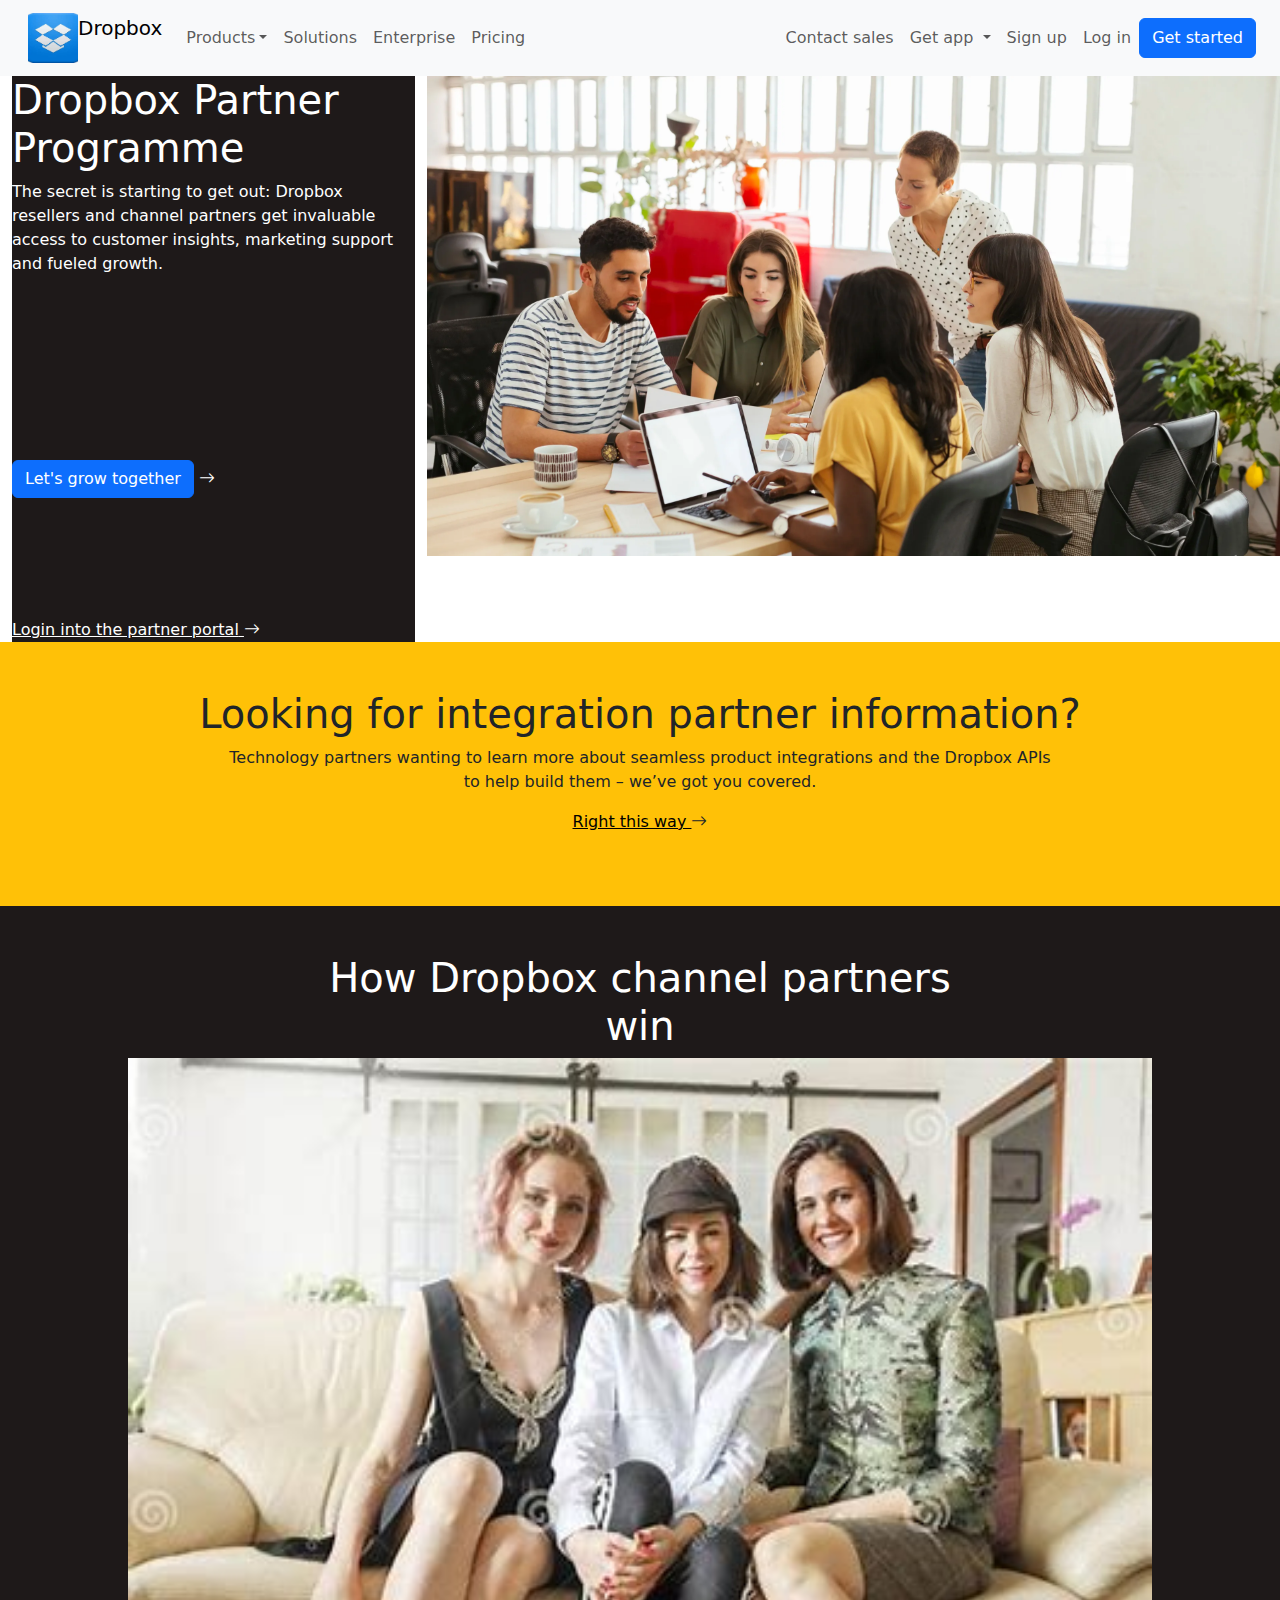
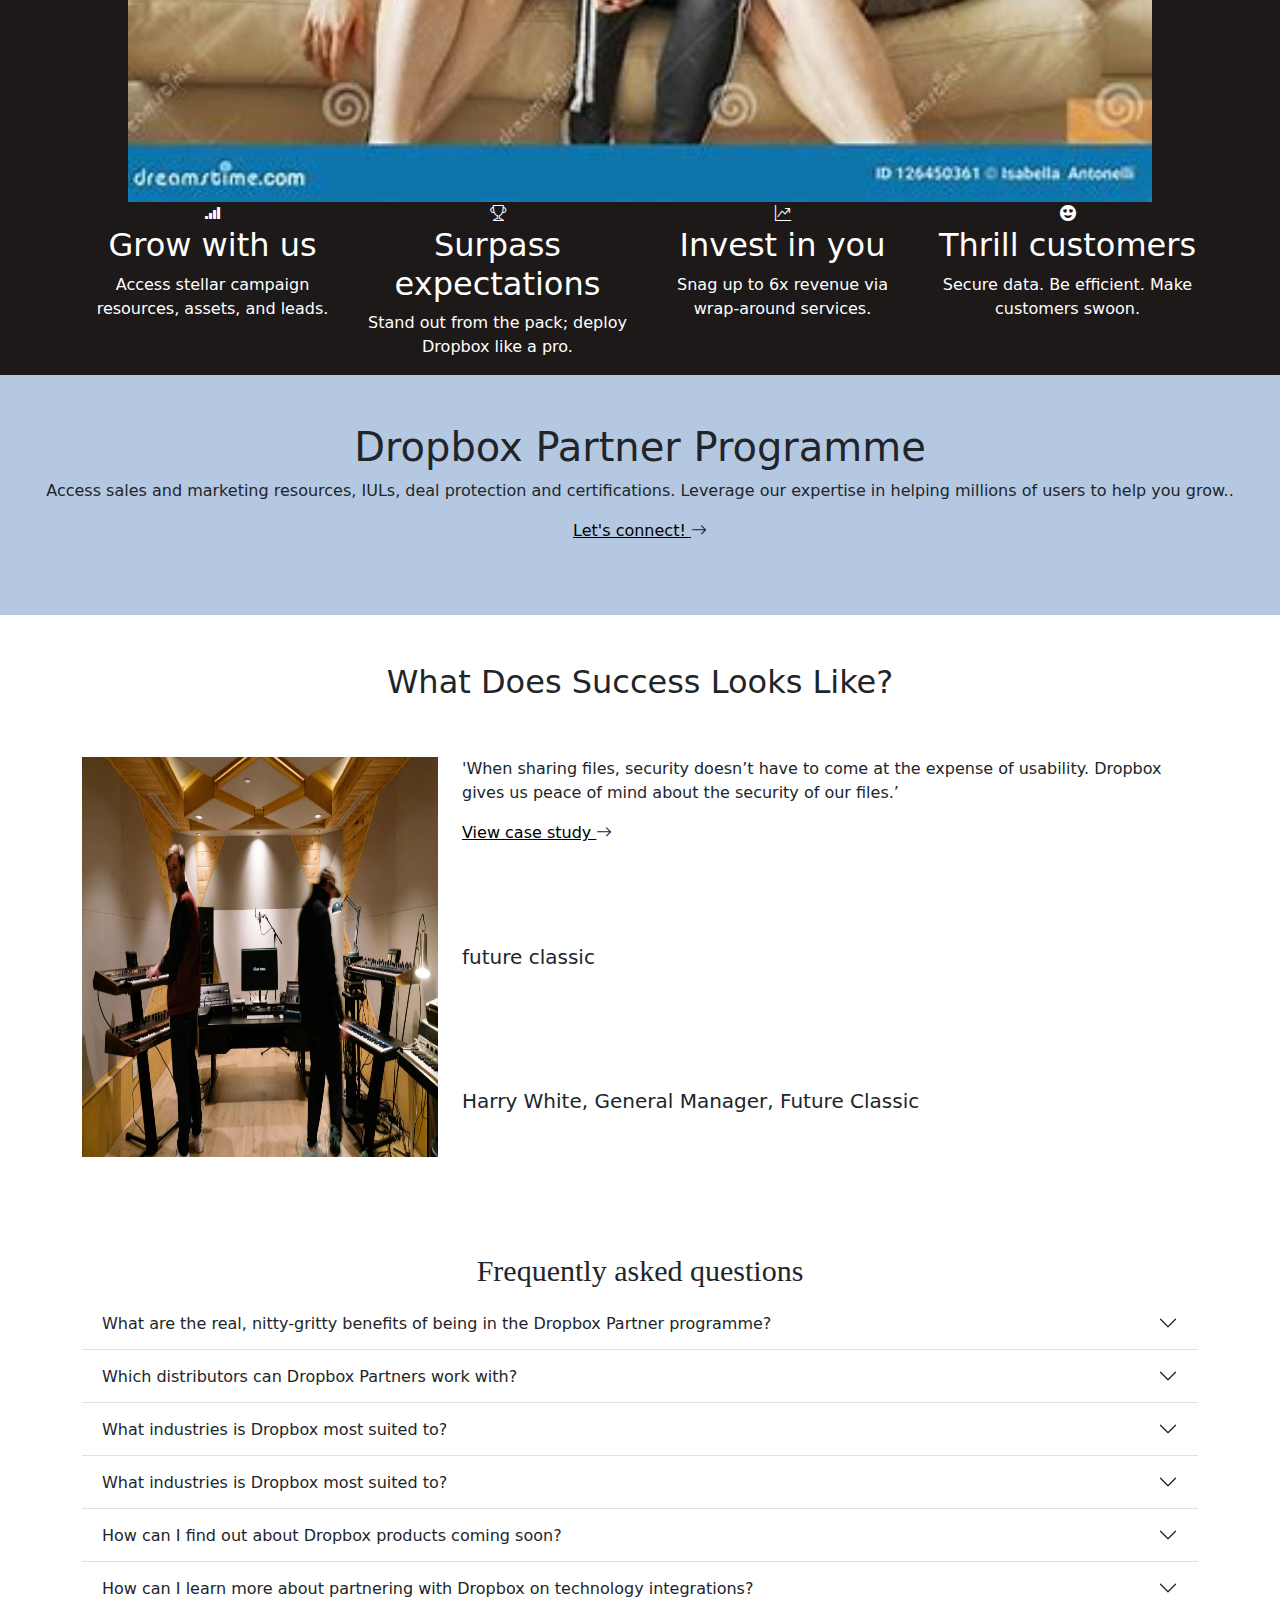
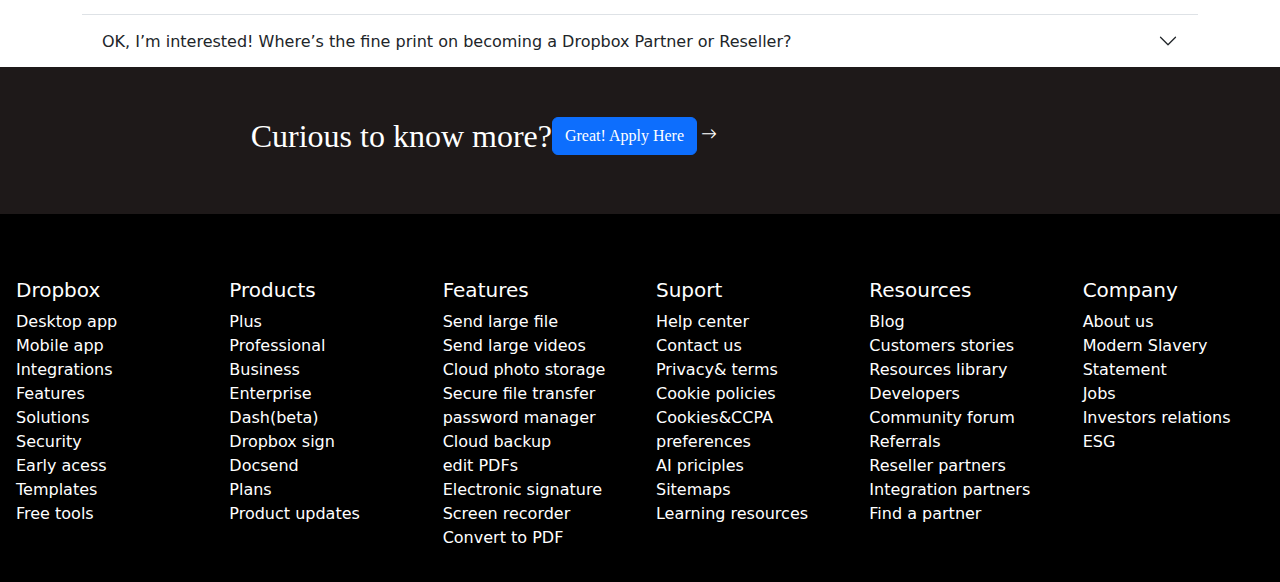
==== dropbox.html @ bb2259c3 "third commit" ====
<!DOCTYPE html>
<html lang="en">

<head>
    <meta charset="UTF-8">
    <meta name="viewport" content="width=device-width, initial-scale=1.0">
    <link href="bootstrap.min.css" rel="stylesheet">
    <link rel="stylesheet" href="https://cdn.jsdelivr.net/npm/bootstrap-icons@1.11.3/font/bootstrap-icons.min.css">
    <link rel="stylesheet" href="https://cdnjs.cloudflare.com/ajax/libs/font-awesome/6.6.0/css/all.min.css"
        integrity="sha512-Kc323vGBEqzTmouAECnVceyQqyqdsSiqLQISBL29aUW4U/M7pSPA/gEUZQqv1cwx4OnYxTxve5UMg5GT6L4JJg=="
        crossorigin="anonymous" referrerpolicy="no-referrer" />
    <title>Dropbox</title>
    <style>
       

        .pd {
            padding-left: 0%;
            padding-right: 0%;
        }

        .foot {
            list-style-type: none;
            padding-left: 20px;
        }

        .icon {
            font-size: 40px;
            padding-left: 30px !important;
        }

        .no-padding {
            padding-left: 0 !important;
            padding-right: 0 !important;
        }

        ul,
        ol {
            padding: 0 !important;
        }
    </style>
</head>

<body>


    <link href="https://cdn.jsdelivr.net/npm/bootstrap@5.3.3/dist/css/bootstrap.min.css" rel="stylesheet"
        integrity="sha384-QWTKZyjpPEjISv5WaRU9OFeRpok6YctnYmDr5pNlyT2bRjXh0JMhjY6hW+ALEwIH" crossorigin="anonymous">
    <script src="https://cdn.jsdelivr.net/npm/@popperjs/core@2.11.8/dist/umd/popper.min.js"
        integrity="sha384-I7E8VVD/ismYTF4hNIPjVp/Zjvgyol6VFvRkX/vR+Vc4jQkC+hVqc2pM8ODewa9r"
        crossorigin="anonymous"></script>
    <script src="https://cdn.jsdelivr.net/npm/bootstrap@5.3.3/dist/js/bootstrap.min.js"
        integrity="sha384-0pUGZvbkm6XF6gxjEnlmuGrJXVbNuzT9qBBavbLwCsOGabYfZo0T0to5eqruptLy"
        crossorigin="anonymous"></script>

    <div>
        <nav class="navbar navbar-expand-lg navbar-light bg-light sticky-top text-dark">
            <div class="container-fluid  ">

                <a class="navbar-brand" href="#"></a>
                <button class="navbar-toggler" type="button" data-bs-toggle="collapse" data-bs-target="#navbarNav"
                    aria-controls="navbarNav" aria-expanded="false" aria-label="Toggle navigation">
                    <span class="navbar-toggler-icon"></span>
                </button>

                <a class="navbar-brand d-flex" href="#">
                    <img src="img/dropbox.jpeg" alt="Dropbox Logo" height="50" width="50">
                    <p>Dropbox</p>
                </a>
                <div class="collapse navbar-collapse" id="navbarNav">
                    <ul class="navbar-nav ">
                        <li class="nav-item">
                            <a class="nav-link dropdown-toggle" data-bs-toggle="dropdown" href="#">Products</a>
                            <ul class="dropdown-menu dropdown-menu-dark">
                                <li><a class="dropdown-item" href="#">Action</a></li>
                                <li><a class="dropdown-item" href="#">Another action</a></li>
                                <li><a class="dropdown-item" href="#">Something else here</a></li>
                              </ul>
                        </li>
                        <li class="nav-item">
                            <a class="nav-link" href="#">Solutions</a>
                        </li>
                        <li class="nav-item">
                            <a class="nav-link" href="#">Enterprise</a>
                        </li>
                        <li class="nav-item">
                            <a class="nav-link" href="#">Pricing</a>
                        </li>
                    </ul>
                </div>
                <nav class="navbar navbar-expand-lg navbar-light bg-light">
                    <div class="container">
                        <div class="collapse navbar-collapse" id="navbarNav">
                            <ul class="navbar-nav ">
                                <li class="nav-item">
                                    <a class="nav-link" href="#">Contact sales</a>
                                </li>
                                <li class="nav-item dropdown">
                                    <a class="nav-link dropdown-toggle" href="#" role="button"
                                        data-bs-toggle="dropdown">
                                        Get app
                                    </a>

                                </li>
                                <li class="nav-item">
                                    <a class="nav-link" href="#">Sign up</a>
                                </li>
                                <li class="nav-item">
                                    <a class="nav-link" href="#">Log in</a>
                                </li>
                                <button class="btn btn btn-primary">
                                    Get started
                                </button>
                            </ul>
                        </div>
                    </div>
                </nav>
            </div>

        </nav>
        <div class="container-fluid  pd">
            <div class="row">
                <div class="col-md-4 col-sm-12 ">
                    <div class="text-white h-100" style="background-color: #1E1919;">
                        <h1>Dropbox Partner Programme</h1>
                        <p>The secret is starting to get out: Dropbox resellers and channel partners get invaluable
                            access
                            to customer insights, marketing support and fueled growth.</p><br><br><br><br><br><br><br>
                        <button type="button" class="btn btn-primary">Let's grow together</button>
                        <i class="bi bi-arrow-right"></i><br><br><br><br>
                        <div class="mt-5" style="text-decoration: underline;">
                            <a>Login into the partner portal</a>
                            <i class="bi bi-arrow-right"></i>
                        </div>
                    </div>
                </div>
                <div class="col-md-8  col-sm-12 no-padding pd">
                    <div>
                        <img src="img/bizpartners-hero-collaboration.webp" class="img-fluid" alt="team work">
                    </div>
                </div>
            </div>
        </div>
        <div class="row">
            <div class="container-fluid for-margin">
                <div class="text-center bg-warning">
                    <br><br>
                    <h1>Looking for integration partner information?</h1>
                    <p>Technology partners wanting to learn more about seamless product integrations and the Dropbox
                        APIs <br>
                        to help build them – we’ve got you covered.</p>
                    <a href="#" class="text-black"> Right this way </a>
                    <i class="bi bi-arrow-right"></i><br><br><br><br>

                </div>
            </div>
        </div>

        <div class="row">
            <div class="container-fluid   text-white" style="background-color: #1E1919;">
                <div class="text-center mt-5 ">
                    <h1>How Dropbox channel partners <br> win</h1>
                    <img src="img/sitting.jpeg" alt=" sitting" width="80%">
                </div>
                <div class="container">
                    <div class="row">
                        <div class="col-md-3  col-sm-6 text-center">
                            <i class="bi bi-reception-4 mt-5"></i>
                            <h2>Grow with us</h2>
                            <p>Access stellar campaign resources, assets, and leads.</p>

                        </div>
                        <div class="col-md-3 col-sm-6 text-center">
                            <i class="bi bi-trophy"></i>
                            <h2>Surpass expectations</h2>
                            <p>Stand out from the pack; deploy Dropbox like a pro.</p>

                        </div>
                        <div class="col-md-3  col-sm-6 text-center">
                            <i class="bi bi-graph-up-arrow"></i>
                            <h2>Invest in you</h2>
                            <p>Snag up to 6x revenue via wrap-around services.</p>

                        </div>
                        <div class="col-md-3 col-sm-6 text-center">
                            <i class="bi bi-emoji-heart-eyes-fill"></i>
                            <h2>Thrill customers</h2>
                            <p>Secure data. Be efficient. Make customers swoon.</p>

                        </div>
                    </div>
                </div>
            </div>

        </div>
        <div class="row">
            <div class="container-fluid  bg-" style="background-color: #B4C8E1;">
                <div class="text-center ">
                    <br><br>
                    <h1>Dropbox Partner Programme</h1>
                    <p>Access sales and marketing resources, IULs, deal protection and certifications. Leverage our
                        expertise in helping millions of users to help you grow..</p>
                    <a href="#" class="text-black"> Let's connect! </a>
                    <i class="bi bi-arrow-right" sty></i><br><br><br><br>

                </div>
            </div>
        </div>

    </div>
    <div class="container ">
        <div class="row mb-5 ">
            <div class="col-md-12 text-center mt-5">
                <h2> What Does Success Looks Like?</h2>

            </div>
            <div class="col-md-4 mt-5">
                <img src="img/bizpartners-carousel-1.jpg" class="img-fluid" alt="bizpartners" style="height: 400px;">
            </div>
            <div class="col-md-8 mt-5">
                <p>'When sharing files, security doesn’t have to come at the expense of usability. Dropbox gives us
                    peace of mind about the security of our files.’</p>
                <a href="#" class="text-black"> View case study </a>
                <i class="bi bi-arrow-right"></i>
                <h5 style="margin-top: 100px;">future classic</h5>
                <h5 class="" style="margin-top: 120px;">Harry White, General Manager, Future Classic</h5>
            </div>
        </div>
    </div>
    <div class="container">
        <div class="row">
            <div class="col-md-12 mt-5 text-center">
                <h2 style="font-size: 30px; font-family: serif; font-weight: 500;">Frequently asked questions</h2>
                <div class="accordion accordion-flush" id="accordionFlushExample">
                    <div class="accordion-item">
                        <h2 class="accordion-header">
                            <button class="accordion-button collapsed" type="button" data-bs-toggle="collapse"
                                data-bs-target="#flush-collapseOne" aria-expanded="false"
                                aria-controls="flush-collapseOne">
                                What are the real, nitty-gritty benefits of being in the Dropbox Partner programme?
                            </button>
                        </h2>
                        <div id="flush-collapseOne" class="accordion-collapse collapse"
                            data-bs-parent="#accordionFlushExample">
                            <div class="accordion-body">We help you grow your business by investing in you. Dropbox
                                provides leads, campaign resources, branding assets and co-selling opportunities. And
                                you’ll always have a human contact – a partner manager to help you make the most of your
                                partnership..</div>
                        </div>
                    </div>
                    <div class="accordion-item">
                        <h2 class="accordion-header">
                            <button class="accordion-button collapsed" type="button" data-bs-toggle="collapse"
                                data-bs-target="#flush-collapseTwo" aria-expanded="false"
                                aria-controls="flush-collapseTwo">
                                Which distributors can Dropbox Partners work with? </button>
                        </h2>
                        <div id="flush-collapseTwo" class="accordion-collapse collapse"
                            data-bs-parent="#accordionFlushExample">
                            <div class="accordion-body">Our eclectic distribution partners across the globe include
                                ALSO, AppSmart, Cloud Factory, Computer Gross, Ingram Micro, Leader Computers, Lenovo,
                                Lentner, Ness, Rectron, Rippling, SB C&S, Sherweb, STK Korea, TD Synnex, V-Valley and
                                West Coast Cloud.</div>
                        </div>
                    </div>
                    <div class="accordion-item">
                        <h2 class="accordion-header">
                            <button class="accordion-button collapsed" type="button" data-bs-toggle="collapse"
                                data-bs-target="#flush-collapseThree" aria-expanded="false"
                                aria-controls="flush-collapseThree">
                                What industries is Dropbox most suited to?

                            </button>
                        </h2>
                        <div id="flush-collapseThree" class="accordion-collapse collapse"
                            data-bs-parent="#accordionFlushExample">
                            <div class="accordion-body">Placeholder content for this accordion, which is intended to
                                demonstrate
                                the <code>.accordion-flush</code> class. This is the third item's accordion body.
                                Nothing more
                                exciting happening here in terms of content, but just filling up the space to make it
                                look, at
                                least at first glance, a bit more representative of how this would look in a real-world
                                application.</div>
                        </div>
                    </div>
                    <div class="accordion-item">
                        <h2 class="accordion-header">
                            <button class="accordion-button collapsed" type="button" data-bs-toggle="collapse"
                                data-bs-target="#flush-collapsefour" aria-expanded="false"
                                aria-controls="flush-collapsefour">
                                What industries is Dropbox most suited to?

                            </button>
                        </h2>
                        <div id="flush-collapsefour" class="accordion-collapse collapse"
                            data-bs-parent="#accordionFlushExample">
                            <div class="accordion-body">Placeholder content for this accordion, which is intended to
                                demonstrate
                                the <code>.accordion-flush</code> class. This is the third item's accordion body.
                                Nothing more
                                exciting happening here in terms of content, but just filling up the space to make it
                                look, at
                                least at first glance, a bit more representative of how this would look in a real-world
                                application.</div>
                        </div>
                    </div>
                    <div class="accordion-item">
                        <h2 class="accordion-header">
                            <button class="accordion-button collapsed" type="button" data-bs-toggle="collapse"
                                data-bs-target="#flush-collapsefive" aria-expanded="false"
                                aria-controls="flush-collapseThree">
                                How can I find out about Dropbox products coming soon?
                            </button>
                        </h2>
                        <div id="flush-collapsefive" class="accordion-collapse collapse"
                            data-bs-parent="#accordionFlushExample">
                            <div class="accordion-body">Once you’ve signed up as a partner, your partner manager at
                                Dropbox will help keep you apprised of product news. To whet your appetite, check out
                                these advance-access opportunities for sampling new products.</div>
                        </div>
                    </div>
                    <div class="accordion-item">
                        <h2 class="accordion-header">
                            <button class="accordion-button collapsed" type="button" data-bs-toggle="collapse"
                                data-bs-target="#flush-collapsesix" aria-expanded="false"
                                aria-controls="flush-collapseThree">
                                How can I learn more about partnering with Dropbox on technology integrations?
                            </button>
                        </h2>
                        <div id="flush-collapsesix" class="accordion-collapse collapse"
                            data-bs-parent="#accordionFlushExample">
                            <div class="accordion-body">Learn more about Dropbox integrations, or jump straight into the
                                App Centre to connect Dropbox with the apps your customers use every day.

                                Want to chat about how our seamless technology integrations can enhance our mutual
                                customers’ experience? Please contact Dropbox Business Development. We’d love to help.
                            </div>
                        </div>
                    </div>
                    <div class="accordion-item">
                        <h2 class="accordion-header">
                            <button class="accordion-button collapsed" type="button" data-bs-toggle="collapse"
                                data-bs-target="#flush-collapseseven" aria-expanded="false"
                                aria-controls="flush-collapseThree">
                                OK, I’m interested! Where’s the fine print on becoming a Dropbox Partner or Reseller?
                            </button>
                        </h2>
                        <div id="flush-collapseseven" class="accordion-collapse collapse"
                            data-bs-parent="#accordionFlushExample">
                            <div class="accordion-body">LYou can review the following documents Dropbox Reseller
                                Agreement, Dropbox FCPA certification and Partner Portal Terms of Use. We’re excited to
                                chat with you!
                            </div>
                        </div>
                    </div>
                </div>

            </div>
        </div>

    </div>
    <div class="container-fluid text-white" style="background-color: #1E1919;font-family: serif;  padding:50px;">
        <div class="row ">

            <div class="container col-sm-8 d-flex ">
                <div>
                    <h2>Curious to know more?</h2>
                </div>
                <div>
                    <span> <a href="#" class="btn btn-primary  ">Great! Apply Here</a>
                        <i class="bi bi-arrow-right btn-primary"></i></span>

                </div>
            </div>
        </div>
    </div>
    <div class="container-fluid  text-white" style="background-color: #000000;">
        <div class="row ">
            <div class="col-sm-6 col-md-2 mt-5 p-3">
                <h5>Dropbox</h5>
                <ul class="foot">
                    <li>Desktop app</li>
                    <li>Mobile app</li>
                    <li>Integrations</li>
                    <li">Features</li>
                        <li>Solutions</li>
                        <li> Security</li>
                        <li>Early acess</li>
                        <li>Templates</li>
                        <li>Free tools</li>
                </ul>
            </div>
            <div class="col-sm-6  col-md-2 mt-5 p-3">
                <h5>Products</h5>
                <ul class="foot">
                    <li>Plus</li>
                    <li>Professional</li>
                    <li> Business</li>
                    <li>Enterprise</li>
                    <li>Dash(beta)</li>
                    <li>Dropbox sign</li>
                    <li>Docsend</li>
                    <li>Plans</li>
                    <li>Product updates</li>
                </ul>
            </div>
            <div class="col-sm-6 col-md-2 mt-5 p-3">
                <h5>Features</h5>
                <ul class="foot">
                    <li>Send large file</li>
                    <li>Send large videos</li>
                    <li>Cloud photo storage </li>
                    <li> Secure file transfer</li>
                    <li>password manager</li>
                    <li> Cloud backup</li>
                    <li> edit PDFs </li>
                    <li>Electronic signature</li>
                    <li>Screen recorder</li>
                    <li>Convert to PDF</li>
                </ul>
            </div>
            <div class="col-sm-6 col-md-2 mt-5 p-3">
                <h5>Suport</h5>
                <ul class="foot">
                    <li>Help center</li>
                    <li>Contact us</li>
                    <li> Privacy& terms</li>
                    <li>Cookie policies</li>
                    <li>Cookies&CCPA preferences</li>
                    <li> AI priciples</li>
                    <li>Sitemaps</li>
                    <li>Learning resources</li>

                </ul>
            </div>



            <div class="col-sm-6 col-md-2 mt-5 p-3">
                <h5>Resources</h5>
                <ul class="foot">
                    <li> Blog</li>
                    <li>Customers stories</li>
                    <li> Resources library</li>
                    <li>Developers </li>
                    <li>Community forum</li>
                    <li> Referrals </li>
                    <li>Reseller partners</li>
                    <li>Integration partners</li>
                    <li>Find a partner</li>

                </ul>
            </div>

            <div class="col-sm-6 col-md-2 mt-5 p-3">
                <h5>Company</h5>
                <ul class="foot">
                    <li> About us</li>
                    <li>Modern Slavery Statement</li>
                    <li> Jobs</li>
                    <li> Investors relations</li>
                    <li> ESG</li>


                </ul>
            </div>
        </div>
        <div class="icon text-white">
            <i class="fab fa-x"></i>
            <i class="fab fa-facebook"></i>
            <i class="fab fa-youtube"></i>
        </div>

    </div>





























</body>

</html>
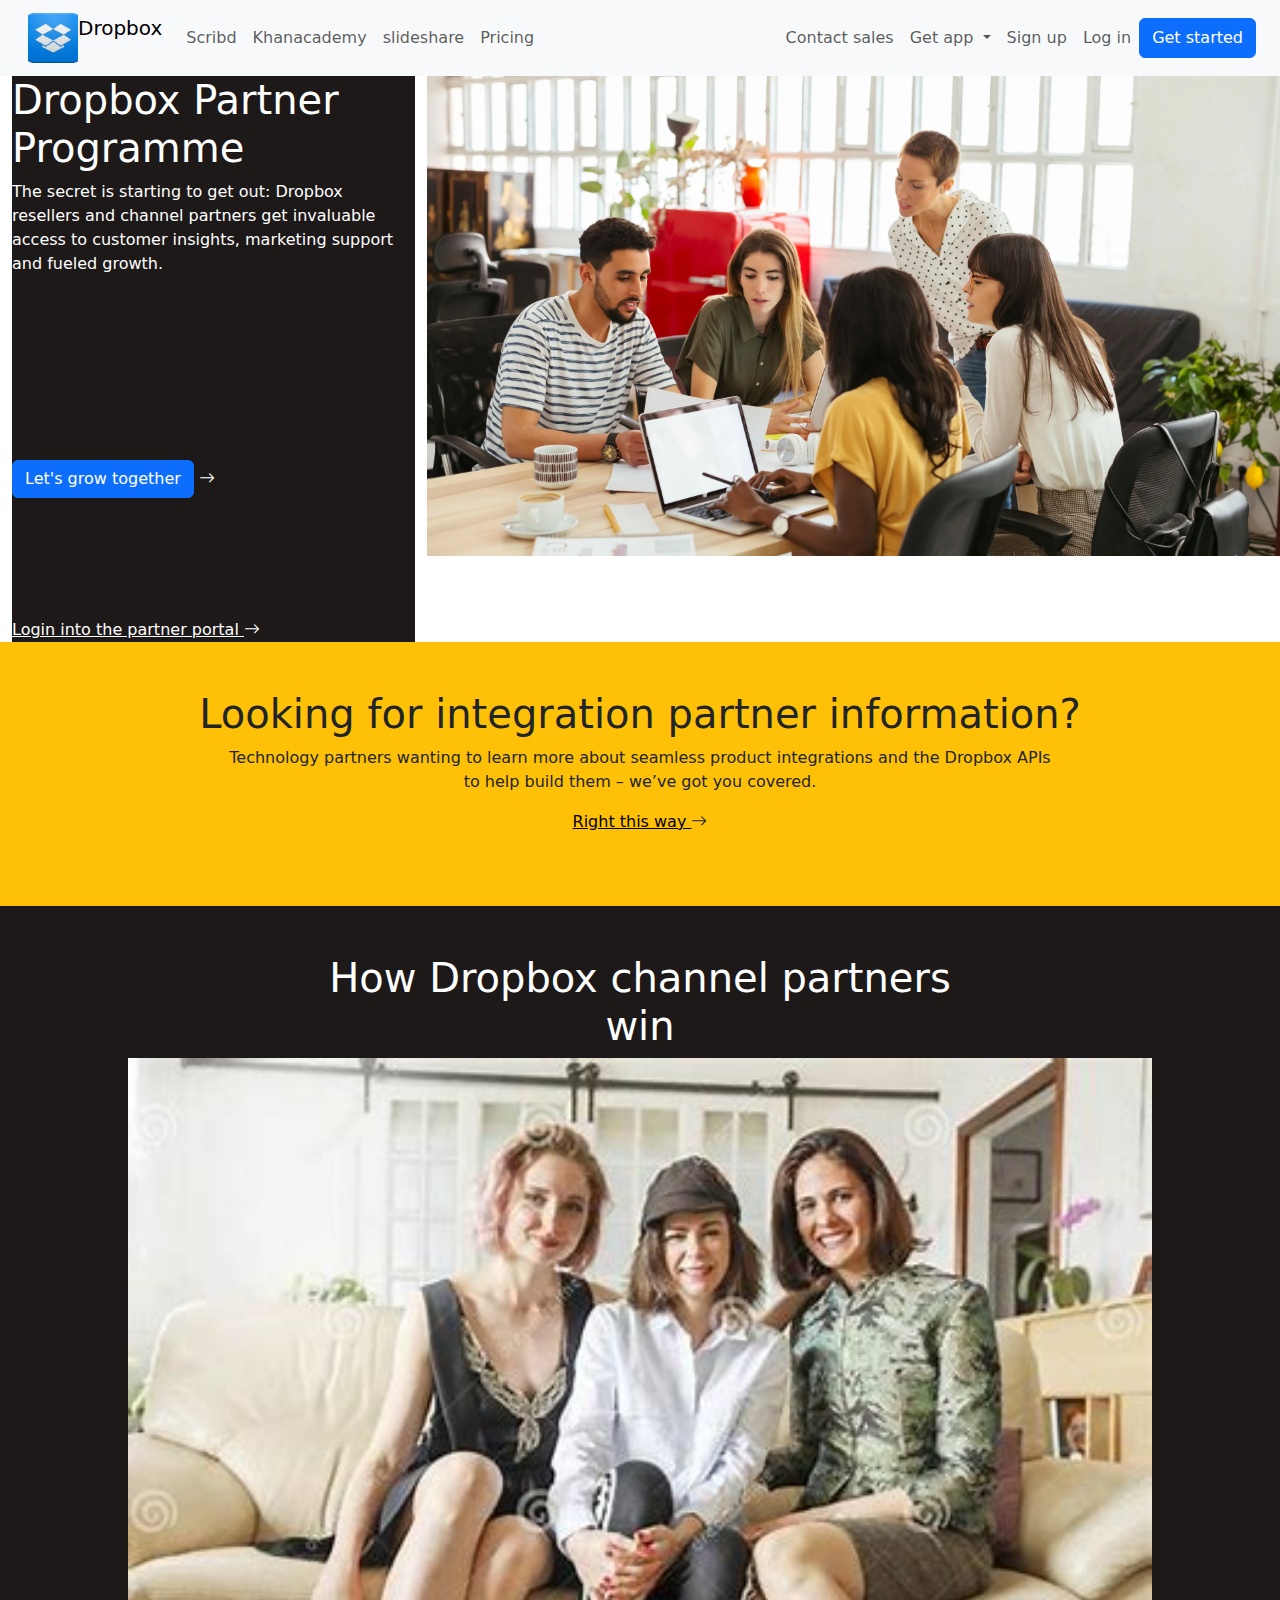
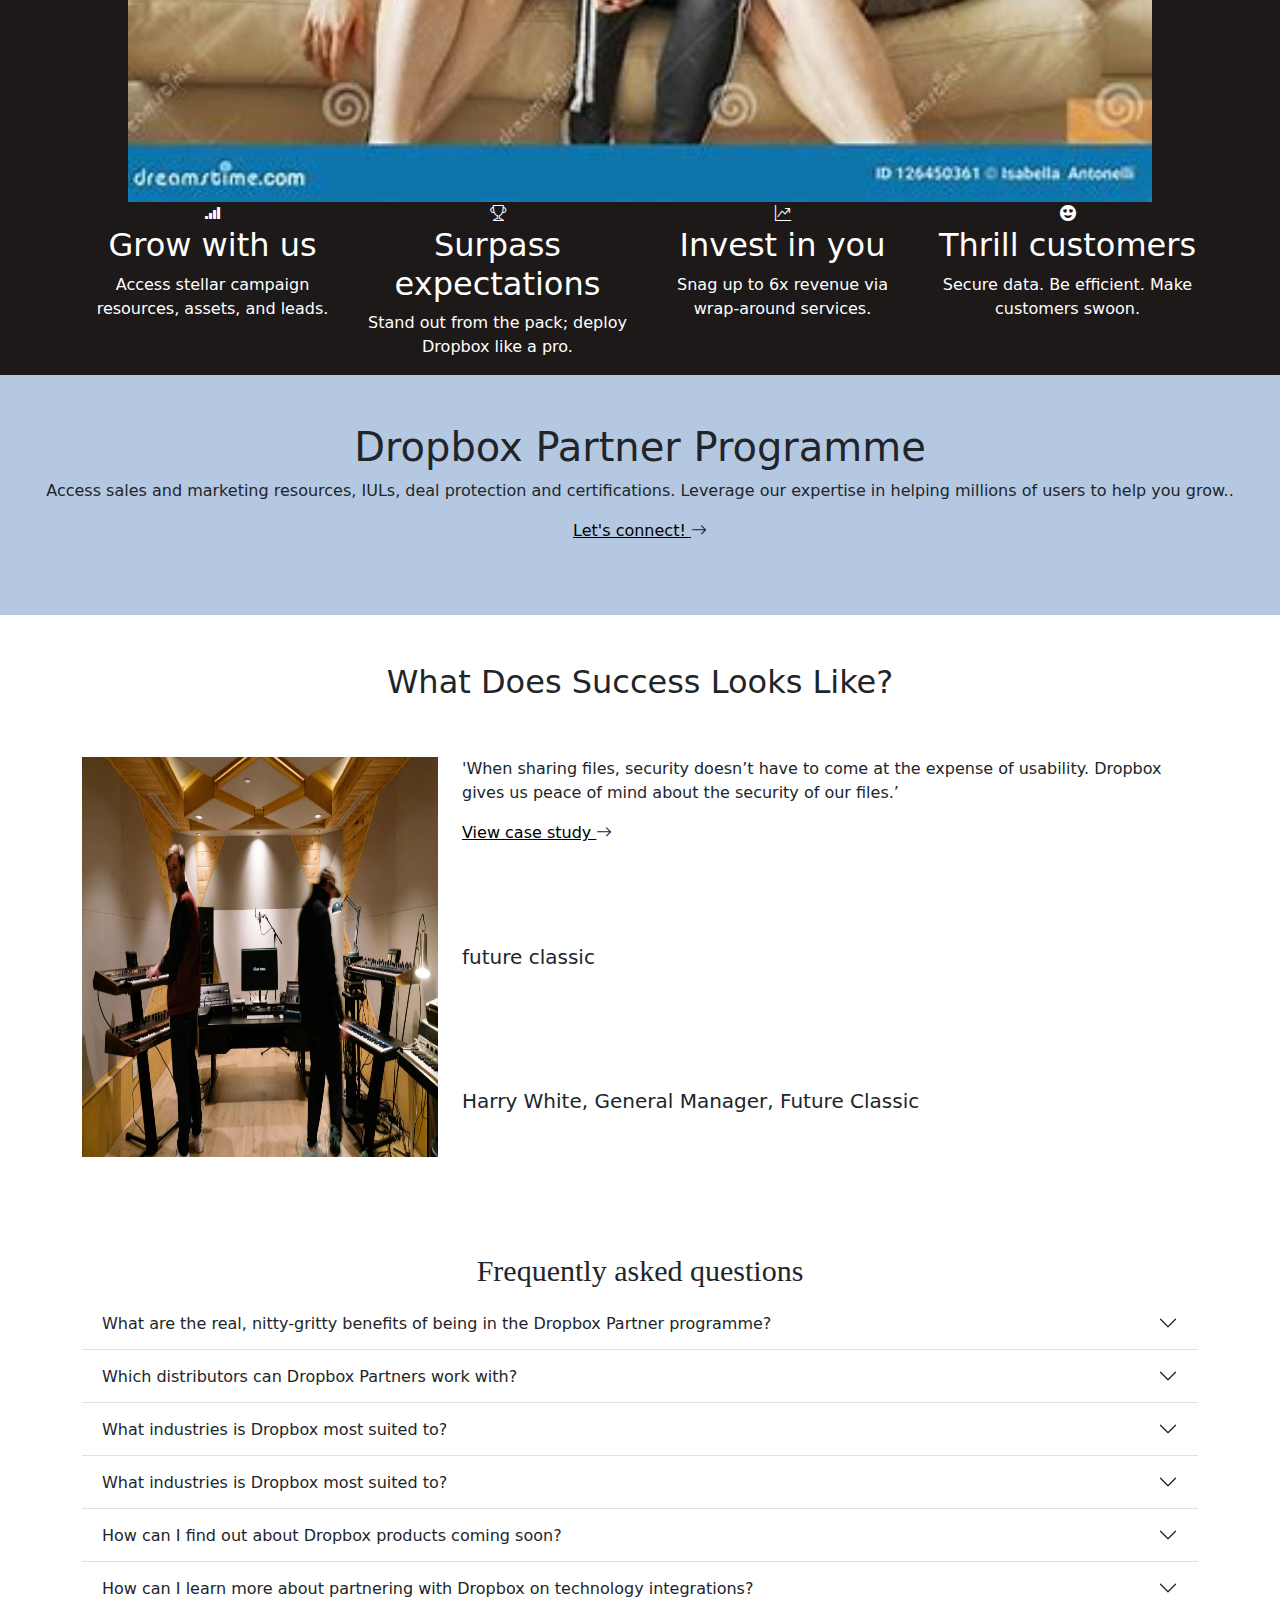
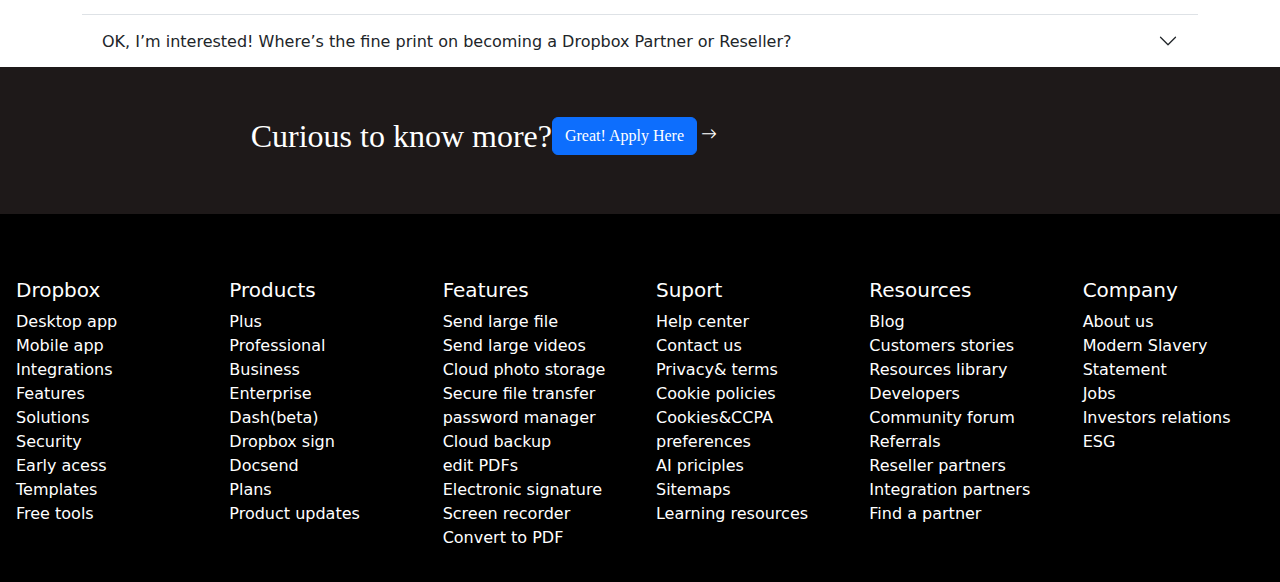
==== commit 5a8a46c2: "p3 commit" ====
--- a/dropbox.html
+++ b/dropbox.html
@@ -11,8 +11,6 @@
         crossorigin="anonymous" referrerpolicy="no-referrer" />
     <title>Dropbox</title>
     <style>
-       
-
         .pd {
             padding-left: 0%;
             padding-right: 0%;
@@ -69,18 +67,14 @@
                 <div class="collapse navbar-collapse" id="navbarNav">
                     <ul class="navbar-nav ">
                         <li class="nav-item">
-                            <a class="nav-link dropdown-toggle" data-bs-toggle="dropdown" href="#">Products</a>
-                            <ul class="dropdown-menu dropdown-menu-dark">
-                                <li><a class="dropdown-item" href="#">Action</a></li>
-                                <li><a class="dropdown-item" href="#">Another action</a></li>
-                                <li><a class="dropdown-item" href="#">Something else here</a></li>
-                              </ul>
+                            <a class="nav-link"  href="index.html">Scribd</a>
+
                         </li>
                         <li class="nav-item">
-                            <a class="nav-link" href="#">Solutions</a>
+                            <a class="nav-link" href="khanacademy.html">Khanacademy</a>
                         </li>
                         <li class="nav-item">
-                            <a class="nav-link" href="#">Enterprise</a>
+                            <a class="nav-link" href="slideshare.html">slideshare</a>
                         </li>
                         <li class="nav-item">
                             <a class="nav-link" href="#">Pricing</a>
